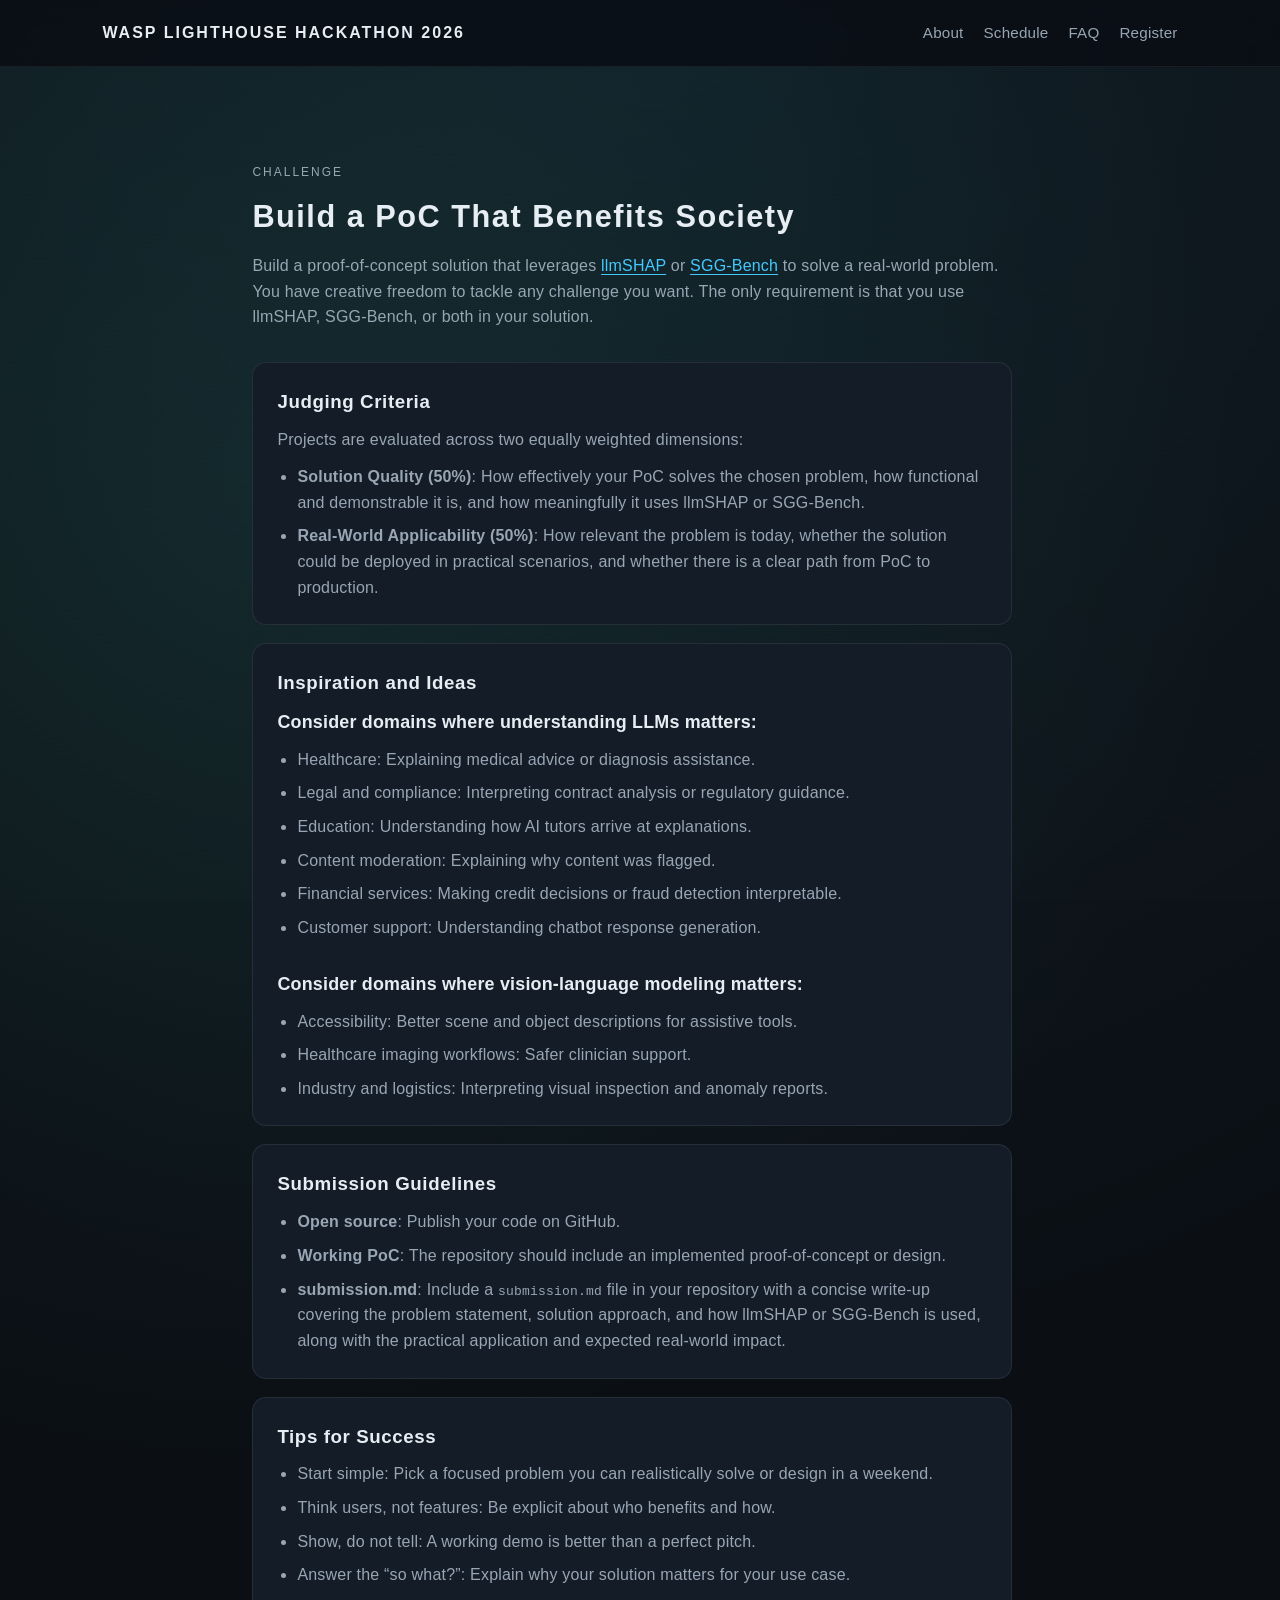
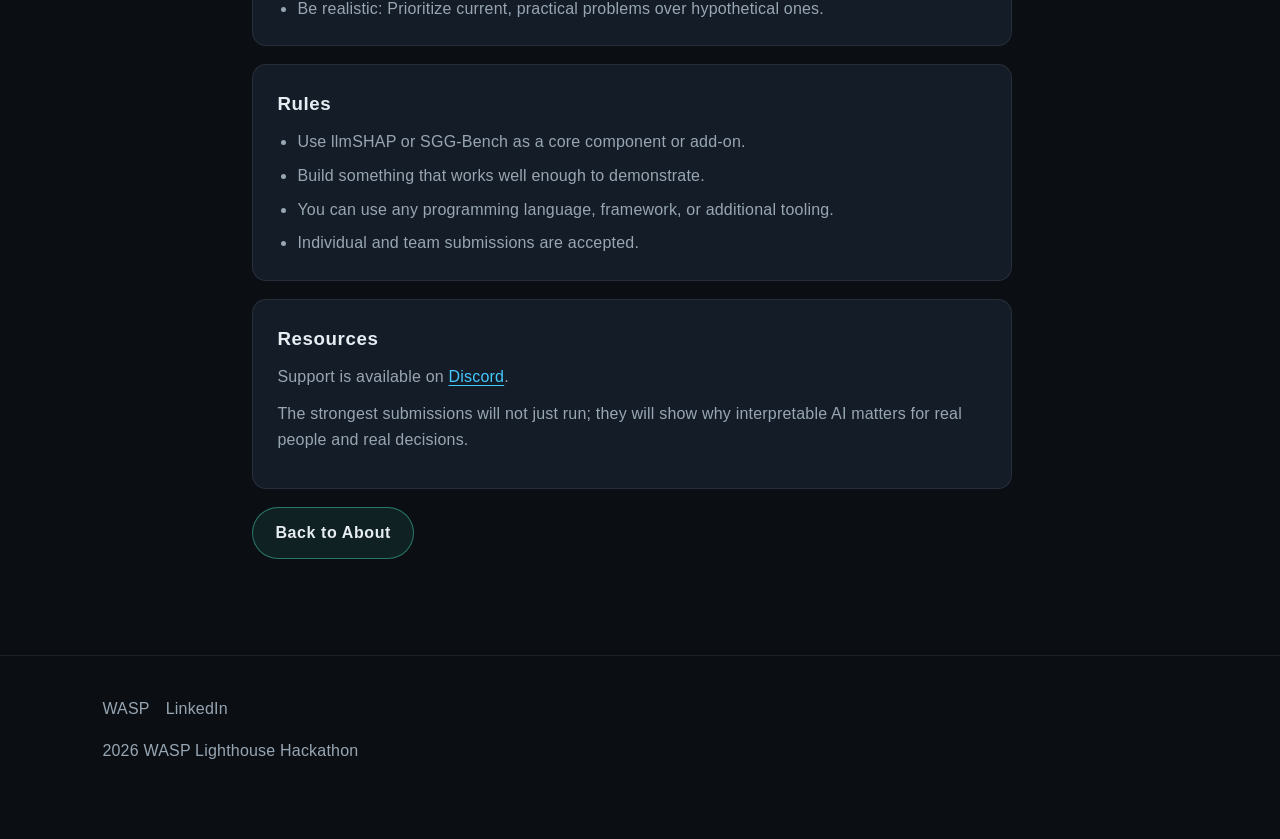
==== challenge.html @ 034b5be4 "added challenge page" ====
<!DOCTYPE html>
<html lang="en">
<head>
  <meta charset="UTF-8" />
  <meta name="viewport" content="width=device-width, initial-scale=1.0" />
  <title>Challenge | WASP Lighthouse Hackathon</title>
  <link rel="stylesheet" href="styles.css" />
</head>
<body>
  <header class="site-header">
    <nav class="nav">
      <a class="logo" href="index.html#top" aria-label="WASP Lighthouse Hackathon home">WASP Lighthouse Hackathon 2026</a>
      <button class="nav-toggle" aria-label="Toggle navigation" aria-expanded="false" aria-controls="nav-links">
        <span></span><span></span><span></span>
      </button>
      <div class="nav-links" id="nav-links">
        <a href="index.html#about">About</a>
        <a href="index.html#schedule">Schedule</a>
        <a href="index.html#faq">FAQ</a>
        <a href="https://docs.google.com/forms/d/e/1FAIpQLSd912_YTHZufL67XXrWf1W1jubRNhx6p2M2lYPLU0WIzWEEDQ/viewform?usp=header">Register</a>
      </div>
    </nav>
  </header>

  <main>
    <section class="section challenge">
      <div class="section-header challenge-intro">
        <p class="eyebrow">Challenge</p>
        <h2>Build a PoC That Benefits Society</h2>
        <p>
          Build a proof-of-concept solution that leverages <a href="https://github.com/filipnaudot/llmSHAP">llmSHAP</a> or
          <a href="https://github.com/Maelic/SGG-Benchmark">SGG-Bench</a> to solve a real-world problem.
          You have creative freedom to tackle any challenge you want. The only requirement is that you use llmSHAP,
          SGG-Bench, or both in your solution.
        </p>
      </div>

      <div class="challenge-card">
        <h3>Judging Criteria</h3>
        <p>Projects are evaluated across two equally weighted dimensions:</p>
        <ul>
          <li><strong>Solution Quality (50%)</strong>: How effectively your PoC solves the chosen problem, how functional and demonstrable it is, and how meaningfully it uses llmSHAP or SGG-Bench.</li>
          <li><strong>Real-World Applicability (50%)</strong>: How relevant the problem is today, whether the solution could be deployed in practical scenarios, and whether there is a clear path from PoC to production.</li>
        </ul>
      </div>

      <div class="challenge-card">
        <h3>Inspiration and Ideas</h3>
        <p class="challenge-subheading">Consider domains where understanding LLMs matters:</p>
        <ul>
          <li>Healthcare: Explaining medical advice or diagnosis assistance.</li>
          <li>Legal and compliance: Interpreting contract analysis or regulatory guidance.</li>
          <li>Education: Understanding how AI tutors arrive at explanations.</li>
          <li>Content moderation: Explaining why content was flagged.</li>
          <li>Financial services: Making credit decisions or fraud detection interpretable.</li>
          <li>Customer support: Understanding chatbot response generation.</li>
        </ul>
        <br>
        <p class="challenge-subheading">Consider domains where vision-language modeling matters:</p>
        <ul>
          <li>Accessibility: Better scene and object descriptions for assistive tools.</li>
          <li>Healthcare imaging workflows: Safer clinician support.</li>
          <li>Industry and logistics: Interpreting visual inspection and anomaly reports.</li>
        </ul>
      </div>

      <div class="challenge-card">
        <h3>Submission Guidelines</h3>
        <ul>
          <li><strong>Open source</strong>: Publish your code on GitHub.</li>
          <li><strong>Working PoC</strong>: The repository should include an implemented proof-of-concept or design.</li>
          <li><strong>submission.md</strong>: Include a <code>submission.md</code> file in your repository with
          a concise write-up covering the problem statement, solution approach, and how llmSHAP or SGG-Bench is
          used, along with the practical application and expected real-world impact.</li>
        </ul>
      </div>

      <div class="challenge-card">
        <h3>Tips for Success</h3>
        <ul>
          <li>Start simple: Pick a focused problem you can realistically solve or design in a weekend.</li>
          <li>Think users, not features: Be explicit about who benefits and how.</li>
          <li>Show, do not tell: A working demo is better than a perfect pitch.</li>
          <li>Answer the “so what?”: Explain why your solution matters for your use case.</li>
          <li>Be realistic: Prioritize current, practical problems over hypothetical ones.</li>
        </ul>
      </div>

      <div class="challenge-card">
        <h3>Rules</h3>
        <ul>
          <li>Use llmSHAP or SGG-Bench as a core component or add-on.</li>
          <li>Build something that works well enough to demonstrate.</li>
          <li>You can use any programming language, framework, or additional tooling.</li>
          <li>Individual and team submissions are accepted.</li>
        </ul>
      </div>

      <div class="challenge-card">
        <h3>Resources</h3>
        <p>Support is available on <a href="https://discord.gg/V5tErZhDaN" target="_blank" rel="noopener noreferrer">Discord</a>.</p>
        <p class="challenge-outro">The strongest submissions will not just run; they will show why interpretable AI matters for real people and real decisions.</p>
      </div>

      <a class="btn ghost" href="index.html#about">Back to About</a>
    </section>
  </main>

  <footer class="footer">
    <div class="footer-links">
      <a href="https://wasp-sweden.org/">WASP</a>
      <a href="https://www.linkedin.com/company/umu-cs/posts/?feedView=all">LinkedIn</a>
    </div>
    <p>2026 WASP Lighthouse Hackathon</p>
  </footer>

  <script src="script.js"></script>
</body>
</html>
---- styles.css ----
:root {
  color-scheme: dark;
  --bg: #0b0f14;
  --bg-alt: #111722;
  --surface: #141c28;
  --surface-2: #1a2332;
  --text: #e6edf3;
  --muted: #98a6b3;
  --accent: #52f7d0;
  --accent-2: #44c9ff;
  --shadow: rgba(0, 0, 0, 0.45);
  --radius: 14px;
}

* {
  box-sizing: border-box;
}

html {
  scroll-behavior: smooth;
}

body {
  margin: 0;
  font-family: -apple-system, BlinkMacSystemFont, "Segoe UI", Roboto, Oxygen, Ubuntu, Cantarell, "Helvetica Neue", sans-serif;
  background: radial-gradient(circle at top, rgba(68, 201, 255, 0.08), transparent 55%),
    radial-gradient(circle at 20% 20%, rgba(82, 247, 208, 0.08), transparent 45%),
    var(--bg);
  color: var(--text);
  line-height: 1.6;
  letter-spacing: 0.2px;
}

body::before {
  content: "";
  position: fixed;
  inset: 0;
  background-image: linear-gradient(rgba(255, 255, 255, 0.02) 1px, transparent 1px);
  background-size: 2px 2px;
  opacity: 0.25;
  pointer-events: none;
  mix-blend-mode: screen;
  z-index: 0;
}

main, header, footer {
  position: relative;
  z-index: 1;
}

a {
  color: inherit;
  text-decoration: none;
}

img {
  max-width: 100%;
}

.section {
  padding: 96px 8vw;
}

.section-header {
  max-width: 640px;
  margin-bottom: 32px;
}

.section-header h2 {
  font-size: clamp(1.8rem, 2.4vw, 2.5rem);
  letter-spacing: 1.5px;
  margin: 0 0 12px;
}

.section-header p {
  color: var(--muted);
  margin: 0;
}

.section-header .about-subheading {
  color: var(--muted);
  font-size: clamp(1.04rem, 1.45vw, 1.2rem);
  font-weight: 600;
  letter-spacing: 0.4px;
  margin: 2px 0 14px;
}

.section-header p a,
.accordion-panel a {
  color: var(--accent-2);
  text-decoration: underline;
  text-underline-offset: 3px;
  transition: color 0.2s ease;
}

.section-header p a:hover,
.section-header p a:focus,
.accordion-panel a:hover,
.accordion-panel a:focus {
  color: var(--accent);
}

.site-header {
  position: sticky;
  top: 0;
  background: rgba(10, 14, 20, 0.85);
  backdrop-filter: blur(12px);
  border-bottom: 1px solid rgba(255, 255, 255, 0.06);
  z-index: 10;
}

.nav {
  display: flex;
  align-items: center;
  justify-content: space-between;
  padding: 20px 8vw;
  gap: 24px;
}

.logo {
  font-weight: 600;
  letter-spacing: 2px;
  text-transform: uppercase;
}

.nav-links {
  display: flex;
  gap: 20px;
  font-size: 0.95rem;
}

.nav-links a {
  color: var(--muted);
  transition: color 0.2s ease, text-shadow 0.2s ease;
}

.nav-links a:hover,
.nav-links a:focus {
  color: var(--text);
  text-shadow: 0 0 8px rgba(82, 247, 208, 0.6);
}

.nav-toggle {
  display: none;
  background: transparent;
  border: 1px solid rgba(255, 255, 255, 0.12);
  border-radius: 8px;
  padding: 8px;
}

.nav-toggle span {
  display: block;
  width: 20px;
  height: 2px;
  background: var(--text);
  margin: 4px 0;
}

.hero {
  position: relative;
  padding: 110px 8vw 80px;
  display: grid;
  grid-template-columns: repeat(auto-fit, minmax(260px, 1fr));
  gap: 48px;
  align-items: center;
  isolation: isolate;
  overflow: hidden;
}

.hero-bg {
  position: absolute;
  inset: 0;
  background:
    linear-gradient(to bottom, rgba(7, 12, 19, 0.5), rgba(7, 12, 19, 0.72)),
    linear-gradient(to right, rgba(7, 12, 19, 0.45), rgba(7, 12, 19, 0.25)),
    url("assets/university-hero.png");
  background-size: cover;
  background-repeat: no-repeat;
  background-position: center 36%;
  filter: saturate(0.82) contrast(0.88) brightness(0.82);
  transform: scale(1.03);
  transform-origin: center;
  opacity: 0.82;
  z-index: -1;
  pointer-events: none;
}

.hero-content,
.hero-terminal {
  position: relative;
  z-index: 1;
}

.eyebrow {
  color: var(--accent-2);
  letter-spacing: 2px;
  text-transform: uppercase;
  font-size: 0.75rem;
  margin-bottom: 16px;
}

.hero .eyebrow {
  font-size: clamp(0.95rem, 2.2vw, 1.5rem);
}

.registration-deadline {
  margin-top: -8px;
  margin-bottom: 20px;
  letter-spacing: 1.4px;
  opacity: 0.86;
}

.hero .registration-deadline {
  font-size: clamp(0.72rem, 1.5vw, 1rem);
}

.hero h1 {
  font-size: clamp(2.8rem, 5vw, 4.5rem);
  letter-spacing: 3px;
  margin: 0 0 12px;
}

.hero-actions {
  display: flex;
  flex-wrap: wrap;
  gap: 16px;
  margin-bottom: 20px;
}

.btn {
  display: inline-flex;
  align-items: center;
  justify-content: center;
  padding: 12px 22px;
  border-radius: 999px;
  border: 1px solid transparent;
  font-weight: 600;
  letter-spacing: 0.6px;
  transition: transform 0.2s ease, box-shadow 0.2s ease, border 0.2s ease;
}

.btn.primary {
  background: linear-gradient(120deg, var(--accent), var(--accent-2));
  color: #041016;
  box-shadow: 0 12px 24px rgba(82, 247, 208, 0.25);
}

.btn.primary:hover,
.btn.primary:focus {
  transform: translateY(-2px);
  box-shadow: 0 16px 32px rgba(82, 247, 208, 0.35);
}

.btn.ghost {
  border-color: rgba(82, 247, 208, 0.4);
  color: var(--text);
  background: rgba(82, 247, 208, 0.08);
}

.btn.ghost:hover,
.btn.ghost:focus {
  border-color: var(--accent);
  box-shadow: 0 0 12px rgba(82, 247, 208, 0.3);
}

.hero-note {
  color: var(--muted);
  margin: 0;
}

.hero-terminal {
  position: relative;
  background: linear-gradient(160deg, rgba(20, 30, 46, 0.9), rgba(12, 16, 24, 0.9));
  border: 1px solid rgba(82, 247, 208, 0.2);
  border-radius: var(--radius);
  box-shadow: 0 20px 40px var(--shadow);
  overflow: hidden;
  min-height: 260px;
}

.scanline {
  position: absolute;
  inset: 0;
  background: linear-gradient(transparent, rgba(82, 247, 208, 0.06), transparent);
  animation: scan 5s linear infinite;
  pointer-events: none;
  opacity: 0.6;
}

@keyframes scan {
  0% { transform: translateY(-100%); }
  100% { transform: translateY(100%); }
}

.terminal-header {
  display: flex;
  align-items: center;
  gap: 8px;
  padding: 12px 16px;
  background: rgba(8, 12, 18, 0.8);
  border-bottom: 1px solid rgba(255, 255, 255, 0.08);
}

.dot {
  width: 10px;
  height: 10px;
  border-radius: 50%;
  display: inline-block;
}

.dot.red { background: #ff5f57; }
.dot.yellow { background: #febc2e; }
.dot.green { background: #28c840; }

.terminal-title {
  margin-left: auto;
  font-size: 0.8rem;
  color: var(--muted);
}

.terminal-body {
  padding: 20px;
  font-family: "SFMono-Regular", Menlo, Consolas, "Liberation Mono", monospace;
  font-size: 0.95rem;
  color: #b9f7e9;
  min-height: 200px;
}

.terminal-line {
  margin: 0 0 6px;
  opacity: 0.35;
}

.terminal-rotate {
  margin: 16px 0 0;
  color: var(--accent);
  font-weight: 600;
}

.about {
  background: var(--bg-alt);
}

.challenge-intro {
  max-width: 760px;
}

.challenge-intro .eyebrow {
  margin: 0 0 10px;
}

.challenge {
  max-width: 980px;
  margin: 0 auto;
}

.challenge-card {
  max-width: 760px;
  padding: 24px;
  margin-bottom: 18px;
  border-radius: var(--radius);
  border: 1px solid rgba(255, 255, 255, 0.08);
  background: var(--surface);
}

.challenge-card h3 {
  margin: 0 0 10px;
  letter-spacing: 0.6px;
}

.challenge-card p {
  margin: 0 0 12px;
  color: var(--muted);
}

.challenge-card .challenge-subheading {
  font-size: clamp(1.02rem, 1.4vw, 1.16rem);
  font-weight: 600;
  color: var(--text);
  margin: 4px 0 10px;
}

.challenge-card ul {
  margin: 0;
  padding-left: 20px;
  color: var(--muted);
}

.challenge-card li + li {
  margin-top: 8px;
}

.challenge-card a {
  color: var(--accent-2);
  text-decoration: underline;
  text-underline-offset: 3px;
}

.challenge-card a:hover,
.challenge-card a:focus {
  color: var(--accent);
}

.challenge-outro {
  margin-top: 10px;
}

.schedule-grid {
  display: grid;
  gap: 24px;
  grid-template-columns: repeat(auto-fit, minmax(260px, 1fr));
}

.schedule-card {
  background: var(--surface-2);
  padding: 24px;
  border-radius: var(--radius);
  border: 1px solid rgba(255, 255, 255, 0.08);
}

.schedule-card h3 {
  margin-top: 0;
  letter-spacing: 1px;
}

.schedule-card ul {
  list-style: none;
  padding: 0;
  margin: 0;
}

.schedule-card li {
  display: flex;
  justify-content: space-between;
  gap: 12px;
  border-bottom: 1px solid rgba(255, 255, 255, 0.06);
  padding: 10px 0;
  color: var(--muted);
}

.schedule-card li span {
  color: var(--text);
  font-weight: 600;
}

.prize-grid {
  display: grid;
  gap: 20px;
  grid-template-columns: repeat(auto-fit, minmax(200px, 1fr));
}

.prize-card {
  background: linear-gradient(140deg, rgba(20, 32, 48, 0.95), rgba(16, 24, 36, 0.9));
  padding: 24px;
  border-radius: var(--radius);
  border: 1px solid rgba(82, 247, 208, 0.18);
  text-align: left;
}

.prize-card.minor {
  border-color: rgba(68, 201, 255, 0.2);
}

.prize-amount {
  color: var(--accent);
  font-weight: 600;
}

.faq {
  background: var(--bg-alt);
}

.accordion {
  max-width: 760px;
}

.accordion-item {
  width: 100%;
  background: var(--surface);
  color: var(--text);
  border: 1px solid rgba(255, 255, 255, 0.08);
  padding: 16px 20px;
  margin-top: 12px;
  border-radius: 12px;
  display: flex;
  justify-content: space-between;
  align-items: center;
  font-size: 1rem;
  cursor: pointer;
}

.accordion-item:focus-visible {
  outline: 2px solid var(--accent);
  outline-offset: 2px;
}

.accordion-panel {
  max-height: 0;
  overflow: hidden;
  transition: max-height 0.2s ease;
  padding: 0 20px;
  color: var(--muted);
}

.accordion-panel.open {
  padding: 12px 20px 16px;
}

.sponsor-grid {
  display: grid;
  grid-template-columns: repeat(auto-fit, minmax(160px, 1fr));
  gap: 16px;
}

.sponsor-card {
  border: 1px dashed rgba(82, 247, 208, 0.4);
  padding: 18px;
  text-align: center;
  border-radius: 12px;
  color: var(--muted);
  background: rgba(12, 18, 26, 0.5);
}

.code-of-conduct-card {
  max-width: 720px;
  padding: 24px;
  border-radius: var(--radius);
  border: 1px solid rgba(82, 247, 208, 0.16);
  background: var(--surface);
}

.footer {
  padding: 40px 8vw 60px;
  border-top: 1px solid rgba(255, 255, 255, 0.08);
  color: var(--muted);
}

.footer-links {
  display: flex;
  flex-wrap: wrap;
  gap: 16px;
  margin-bottom: 16px;
}

.footer a:hover,
.footer a:focus {
  color: var(--text);
}

@media (max-width: 900px) {
  .nav {
    flex-wrap: wrap;
  }

  .nav-toggle {
    display: inline-flex;
    margin-left: auto;
  }

  .nav-links {
    width: 100%;
    flex-direction: column;
    align-items: flex-start;
    gap: 12px;
    display: none;
  }

  .nav-links.open {
    display: flex;
  }
}

@media (max-width: 600px) {
  .section {
    padding: 72px 6vw;
  }

  .hero {
    padding: 96px 6vw 72px;
  }

  .hero-actions {
    flex-direction: column;
    align-items: stretch;
  }
}
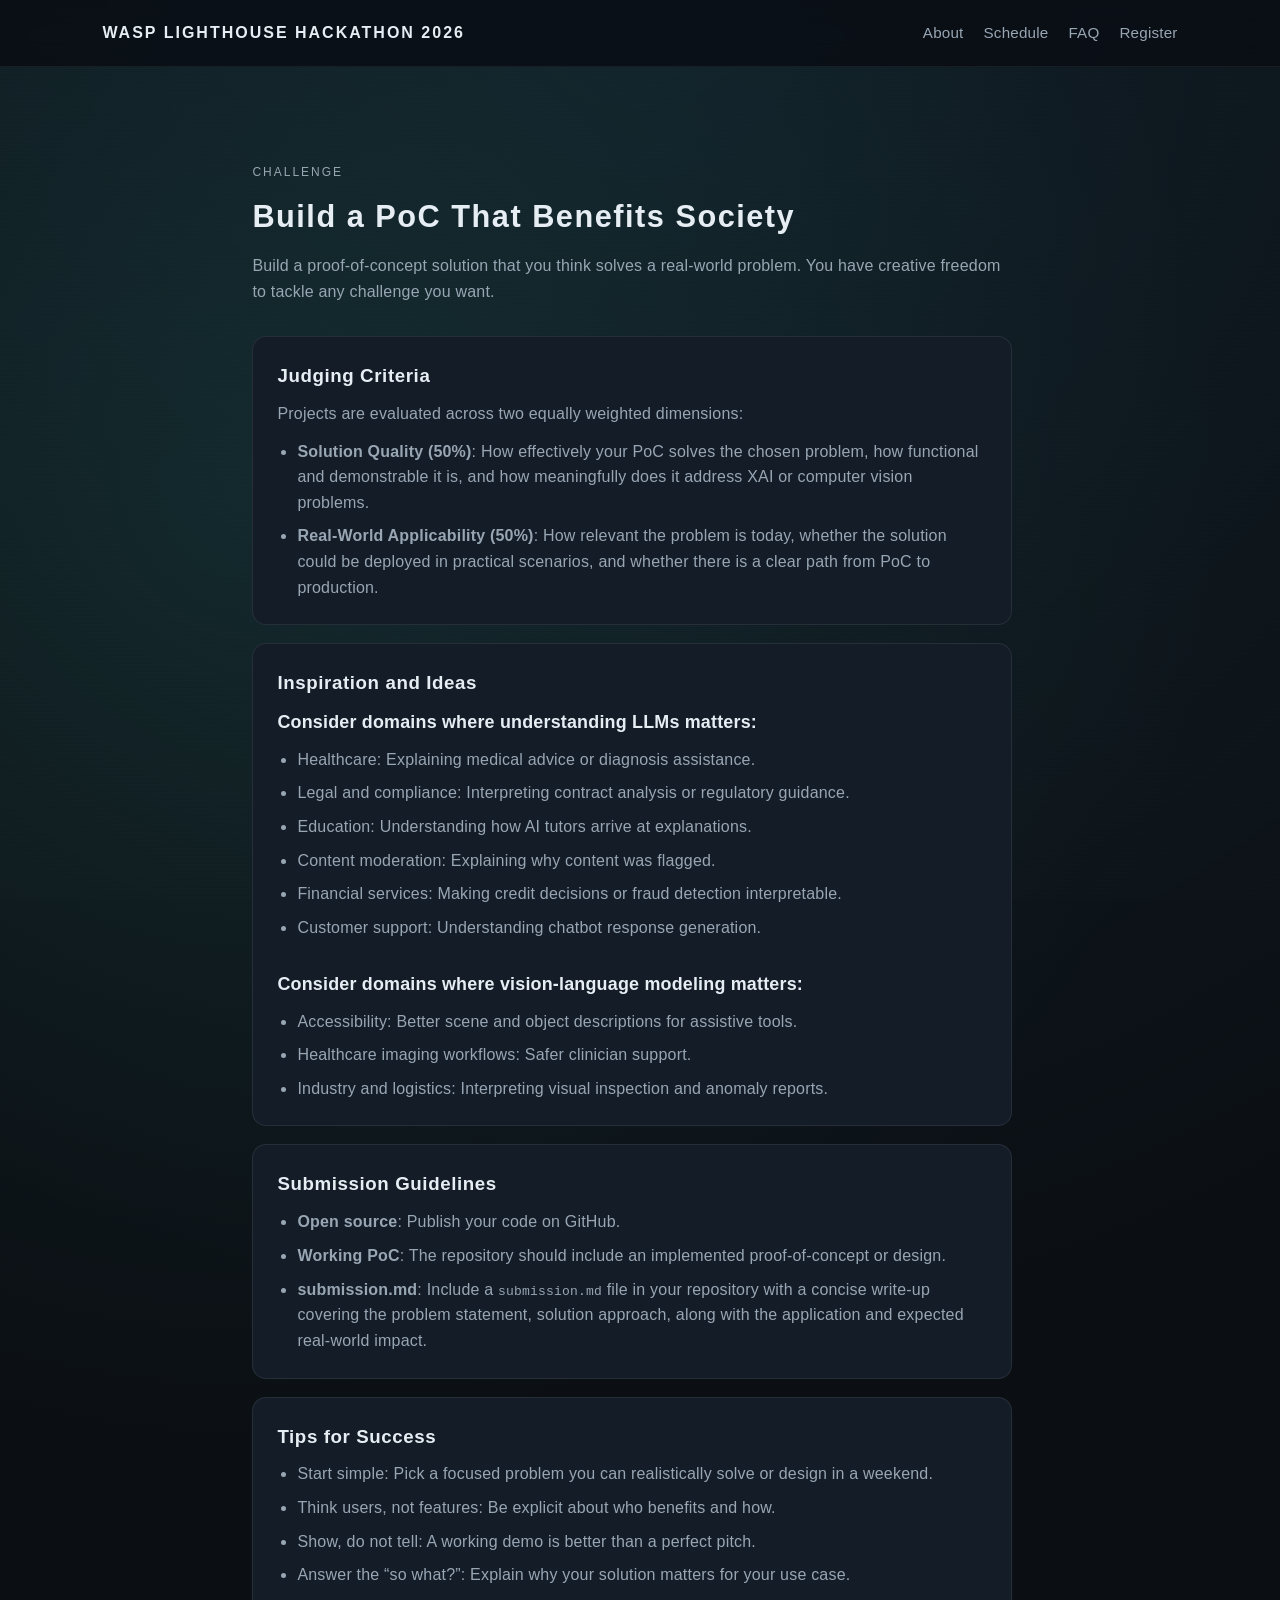
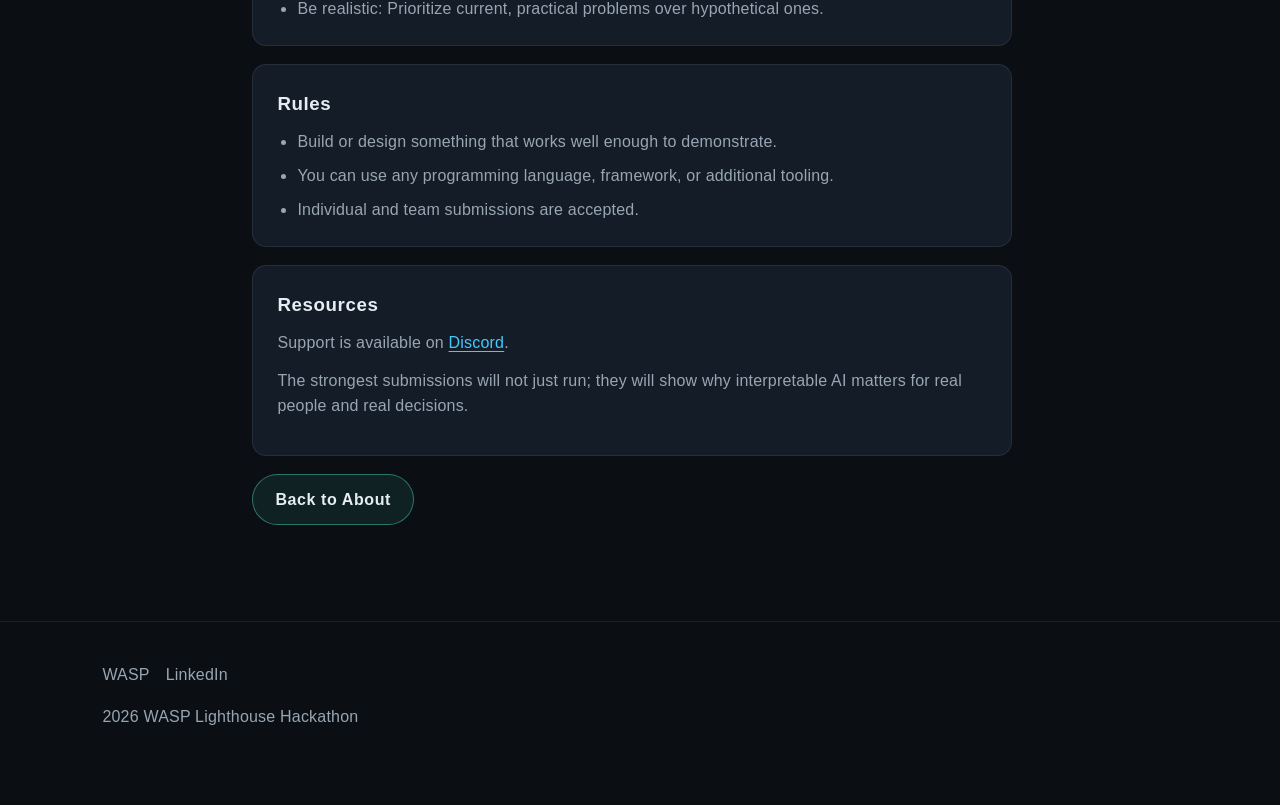
==== commit 9dbf7aac: "update" ====
--- a/challenge.html
+++ b/challenge.html
@@ -28,10 +28,8 @@
         <p class="eyebrow">Challenge</p>
         <h2>Build a PoC That Benefits Society</h2>
         <p>
-          Build a proof-of-concept solution that leverages <a href="https://github.com/filipnaudot/llmSHAP">llmSHAP</a> or
-          <a href="https://github.com/Maelic/SGG-Benchmark">SGG-Bench</a> to solve a real-world problem.
-          You have creative freedom to tackle any challenge you want. The only requirement is that you use llmSHAP,
-          SGG-Bench, or both in your solution.
+          Build a proof-of-concept solution that you think solves a real-world problem.
+          You have creative freedom to tackle any challenge you want.
         </p>
       </div>
 
@@ -39,7 +37,7 @@
         <h3>Judging Criteria</h3>
         <p>Projects are evaluated across two equally weighted dimensions:</p>
         <ul>
-          <li><strong>Solution Quality (50%)</strong>: How effectively your PoC solves the chosen problem, how functional and demonstrable it is, and how meaningfully it uses llmSHAP or SGG-Bench.</li>
+          <li><strong>Solution Quality (50%)</strong>: How effectively your PoC solves the chosen problem, how functional and demonstrable it is, and how meaningfully does it address XAI or computer vision problems.</li>
           <li><strong>Real-World Applicability (50%)</strong>: How relevant the problem is today, whether the solution could be deployed in practical scenarios, and whether there is a clear path from PoC to production.</li>
         </ul>
       </div>
@@ -70,8 +68,7 @@
           <li><strong>Open source</strong>: Publish your code on GitHub.</li>
           <li><strong>Working PoC</strong>: The repository should include an implemented proof-of-concept or design.</li>
           <li><strong>submission.md</strong>: Include a <code>submission.md</code> file in your repository with
-          a concise write-up covering the problem statement, solution approach, and how llmSHAP or SGG-Bench is
-          used, along with the practical application and expected real-world impact.</li>
+          a concise write-up covering the problem statement, solution approach, along with the application and expected real-world impact.</li>
         </ul>
       </div>
 
@@ -89,8 +86,7 @@
       <div class="challenge-card">
         <h3>Rules</h3>
         <ul>
-          <li>Use llmSHAP or SGG-Bench as a core component or add-on.</li>
-          <li>Build something that works well enough to demonstrate.</li>
+          <li>Build or design something that works well enough to demonstrate.</li>
           <li>You can use any programming language, framework, or additional tooling.</li>
           <li>Individual and team submissions are accepted.</li>
         </ul>
--- a/styles.css
+++ b/styles.css
@@ -203,6 +203,48 @@
   font-size: clamp(0.95rem, 2.2vw, 1.5rem);
 }
 
+.prize-teaser {
+  display: inline-flex;
+  flex-direction: column;
+  gap: 10px;
+  max-width: 34rem;
+  margin: 0 0 20px;
+  padding: 14px 18px;
+  border: 1px solid rgba(255, 209, 102, 0.35);
+  border-radius: 20px;
+  background:
+    linear-gradient(135deg, rgba(255, 209, 102, 0.18), rgba(255, 130, 92, 0.1)),
+    rgba(9, 14, 21, 0.72);
+  box-shadow: 0 18px 36px rgba(0, 0, 0, 0.24);
+  backdrop-filter: blur(10px);
+}
+
+.prize-teaser-badge {
+  display: inline-flex;
+  align-self: flex-start;
+  align-items: center;
+  padding: 6px 12px;
+  border-radius: 999px;
+  background: rgba(255, 209, 102, 0.16);
+  color: #ffd166;
+  font-size: 0.78rem;
+  font-weight: 700;
+  letter-spacing: 1.2px;
+  text-transform: uppercase;
+}
+
+.prize-teaser p {
+  margin: 0;
+  color: #fff5dd;
+  font-size: clamp(1rem, 1.5vw, 1.15rem);
+  line-height: 1.45;
+}
+
+.prize-teaser strong {
+  color: #ffd166;
+  font-size: 1.15em;
+}
+
 .registration-deadline {
   margin-top: -8px;
   margin-bottom: 20px;
@@ -583,4 +625,9 @@
     flex-direction: column;
     align-items: stretch;
   }
-}
+
+  .prize-teaser {
+    max-width: none;
+    padding: 14px 16px;
+  }
+}
